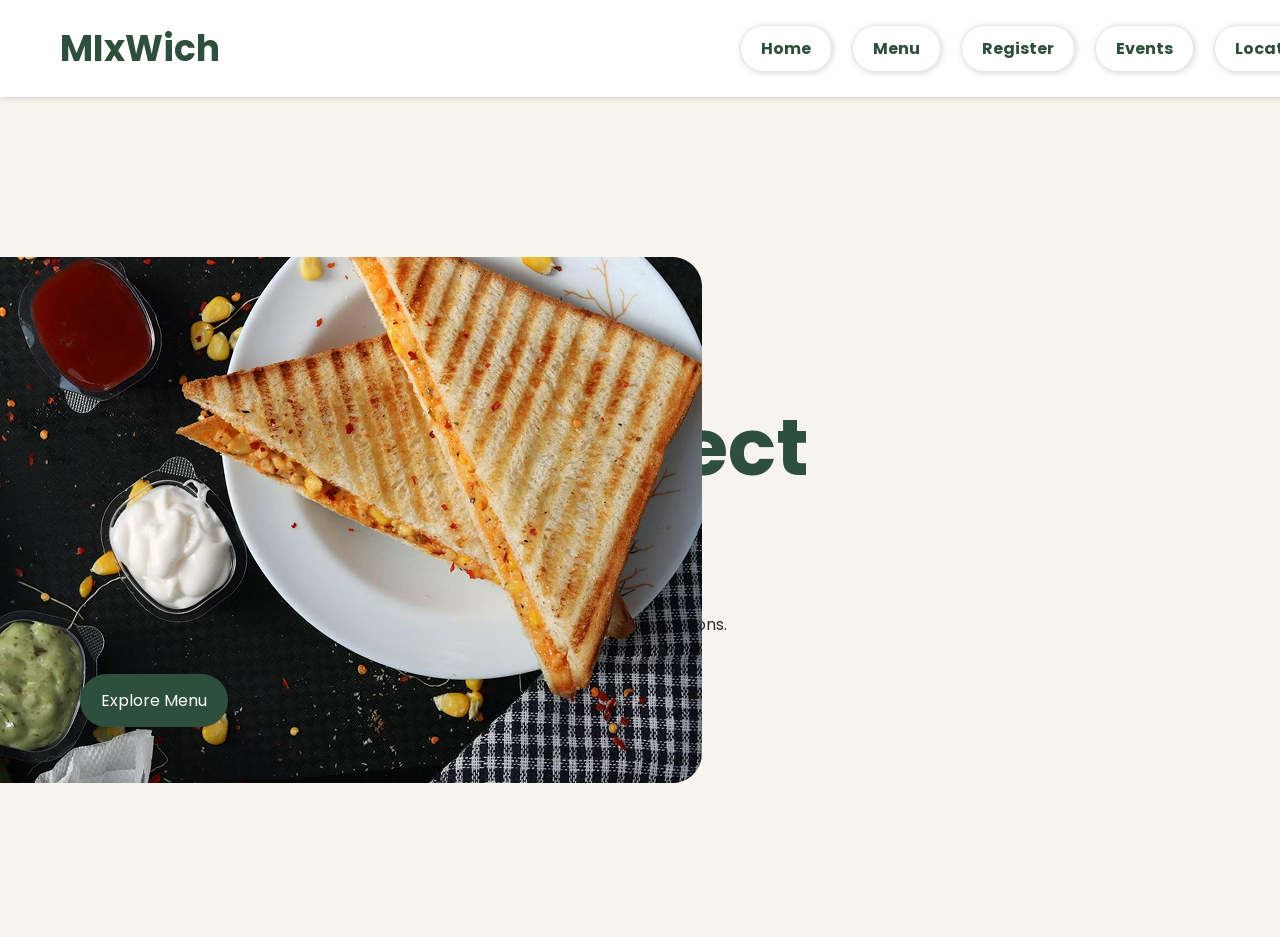
==== index.html @ 3aefe1ff "Rename from index1 to index" ====
<!DOCTYPE html>
<html lang="en">

<head>
    <meta charset="UTF-8">
    <meta name="viewport" content="width=device-width, initial-scale=1.0">
    <link rel="stylesheet" href="styles.css">
    <link rel="preconnect" href="https://fonts.googleapis.com">
    <link rel="preconnect" href="https://fonts.gstatic.com" crossorigin>
    <link
        href="https://fonts.googleapis.com/css2?family=Poppins:ital,wght@0,100;0,200;0,300;0,400;0,500;0,600;0,700;0,800;0,900;1,100;1,200;1,300;1,400;1,500;1,600;1,700;1,800;1,900&display=swap"
        rel="stylesheet">
    <title>MIxWich</title>
</head>

<body>
    <header>
        <h2>MIxWich</h2>
        <nav>
            <span>Home</span><span>Menu</span><span>Register</span><span>Events</span><span>Location</span>
        </nav>
    </header>

    <section id="page1">
        <div class="up-down-main-text">
            <p>Fresh • Premium • Customizable</p>
            <div class="main-page-text">
                <p>Build Your Perfect</p>
                <p>Sandwich</p>
            </div>
            <p>Fresh artisan bread, premium ingredients, and handcrafted flavor combinations.</p>
        </div>
        <div class="main-image">
            <img src="images/photo1.png" alt="">
        </div>
        <div class="main-button">
            <p>Explore Menu</p>
        </div>
    </section>

</body>

</html>
---- styles.css ----
*{
    margin: 0;
    padding: 0;
}

.poppins-bold {
  font-family: "Poppins", sans-serif;
  font-weight: 700;
  font-style: normal;
}

body{
    background-color: #F7F3ED;
    width: 1912px;
    margin: 0 auto;
}

header{
    background-color: white;
    display: flex;
    align-items: center;
    padding: 21px 60px;
    font-family: "Poppins";
    color: #2E4F3D;
    box-shadow: 1px 1px 6px rgba(0, 0, 0, 0.164);
}

nav{
    display: flex;
    gap: 20px;
    margin: 0 auto;
    font-size: 16px;
    font-weight: bold;
}

nav span{
    border: solid 1px #34584423;
    border-radius: 30px;
    padding: 10px 20px;
    box-shadow: 1px 1px 6px rgba(0, 0, 0, 0.164);
}

nav :active{
    background-color: #2E4F3D;
    color: white;
    box-shadow: 1px 1px 6px rgba(0, 0, 0, 0.164);
    cursor: pointer;
}

h2{
    font-size: 36px;
}

#page1{
    
}

.main-page-text{
    font-family: "Poppins";
    color: #2E4F3D;
    font-size: 80px;
    font-weight: bold;
    margin-top: -15px;
    margin-bottom: -15px;
    margin-left: -15px;
}

.up-down-main-text{
    font-size: 16px;
    font-family: "Poppins";
    margin-left: 95px;
    color: #2C2C2C;
    display: flex;
    position: relative;
    top: 280px;
    flex-direction: column;
}

.main-image{
    display: flex;
    justify-self: flex-end;
    position: relative;
    bottom: 100px;
    right: 90px;
}

.main-button{
    border: solid 1px #34584423;
    background-color: #2E4F3D;
    border-radius: 30px;
    padding: 13px 20px;
    box-shadow: 1px 1px 6px rgba(0, 0, 0, 0.164);
    color: white;
    display: inline-block;
    position: relative;
    bottom: 210px;
    left: 80px;
    font-family: "Poppins";
}
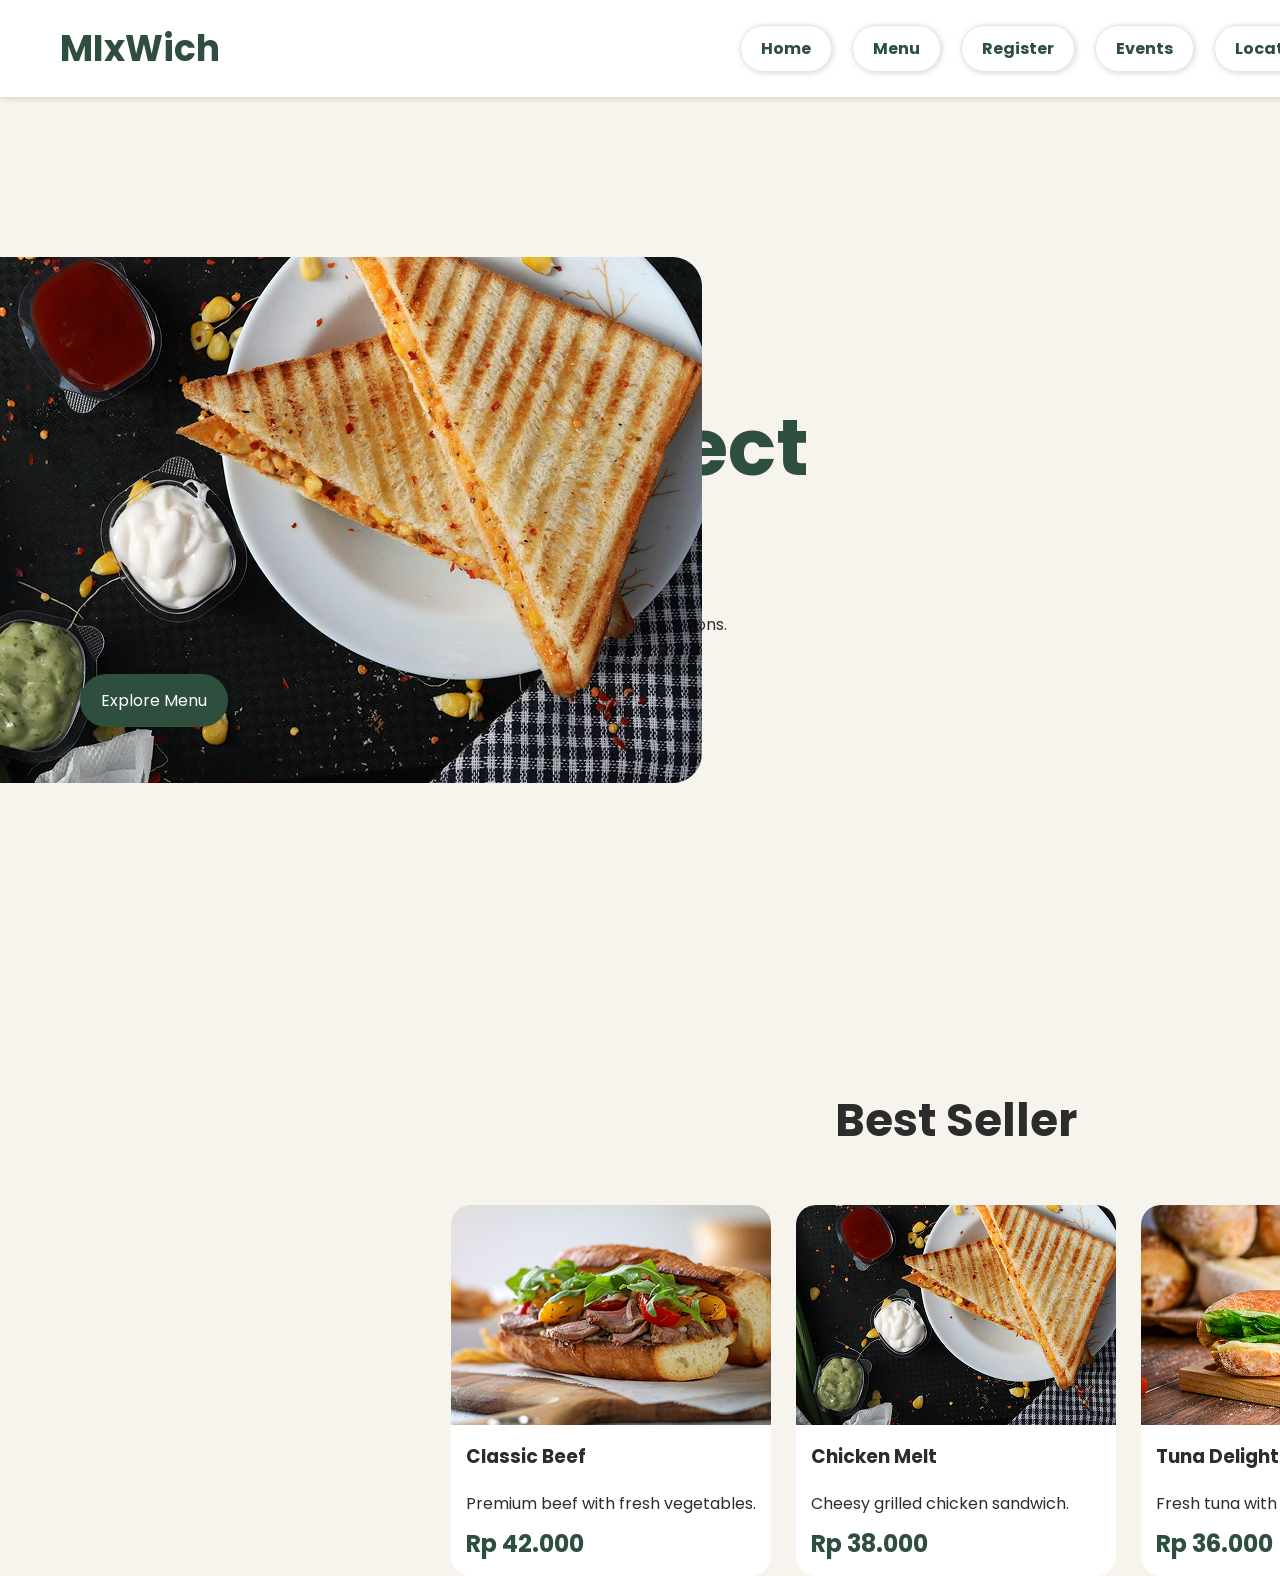
==== commit c3c4e94a: "Update_2" ====
--- a/index.html
+++ b/index.html
@@ -37,6 +37,37 @@
             <p>Explore Menu</p>
         </div>
     </section>
+    <section id="page2">
+        <div class="text2">
+            <p>Best Seller</p>
+        </div>
+        <div class="image-block">
+            <div class="image-card">
+                <img src="images/photo2.png" alt="">
+                <div class="text-in-block">
+                    <p class="header-block">Classic Beef</p>
+                    <p class="description-block">Premium beef with fresh vegetables.</p>
+                    <p class="cost-block">Rp 42.000</p>
+                </div>
+            </div>
+            <div class="image-card">
+                <img src="images/photo3.png" alt="">
+                <div class="text-in-block">
+                    <p class="header-block">Chicken Melt</p>
+                    <p class="description-block">Cheesy grilled chicken sandwich.</p>
+                    <p class="cost-block">Rp 38.000</p>
+                </div>
+            </div>
+            <div class="image-card">
+                <img src="images/photo4.png" alt="">
+                <div class="text-in-block">
+                    <p class="header-block">Tuna Delight</p>
+                    <p class="description-block">Fresh tuna with artisan bread.</p>
+                    <p class="cost-block">Rp 36.000</p>
+                </div>
+            </div>
+        </div>
+    </section>
 
 </body>
 
--- a/styles.css
+++ b/styles.css
@@ -13,6 +13,7 @@
     background-color: #F7F3ED;
     width: 1912px;
     margin: 0 auto;
+    font-family: "Poppins";
 }
 
 header{
@@ -20,7 +21,6 @@
     display: flex;
     align-items: center;
     padding: 21px 60px;
-    font-family: "Poppins";
     color: #2E4F3D;
     box-shadow: 1px 1px 6px rgba(0, 0, 0, 0.164);
 }
@@ -38,6 +38,7 @@
     border-radius: 30px;
     padding: 10px 20px;
     box-shadow: 1px 1px 6px rgba(0, 0, 0, 0.164);
+    cursor: pointer;
 }
 
 nav :active{
@@ -51,12 +52,7 @@
     font-size: 36px;
 }
 
-#page1{
-    
-}
-
 .main-page-text{
-    font-family: "Poppins";
     color: #2E4F3D;
     font-size: 80px;
     font-weight: bold;
@@ -67,7 +63,6 @@
 
 .up-down-main-text{
     font-size: 16px;
-    font-family: "Poppins";
     margin-left: 95px;
     color: #2C2C2C;
     display: flex;
@@ -95,5 +90,61 @@
     position: relative;
     bottom: 210px;
     left: 80px;
-    font-family: "Poppins";
+    cursor: pointer;
+}
+
+.main-button:active{
+    background-color: #F7F3ED;
+    color: #2E4F3D;
+    box-shadow: 1px 1px 6px rgba(0, 0, 0, 0.164);
+    cursor: pointer;
+}
+
+.text2{
+    font-weight: bold;
+    font-size: 45px;
+    display: flex;
+    justify-content: center;
+    color: #2C2C2C;
+    position: relative;
+    top: 150px;
+}
+
+.image-block{
+    display: flex;
+    justify-content: center;
+    position: relative;
+    top: 200px;
+    gap: 25px;
+}
+
+.image-card{
+    background-color: white;
+    border-radius: 20px;
+    overflow: hidden;
+}
+
+.text-in-block{
+    margin-left: 15px;
+}
+
+.header-block{
+    color: #2C2C2C;
+    font-size: 18.7px;
+    font-weight: bold;
+    margin-top: 10px;
+}
+
+.description-block{
+    color: #2C2C2C;
+    font-size: 16px;
+    margin-top: 20px;
+}
+
+.cost-block{
+    color: #2E4F3D;
+    font-size: 24px;
+    font-weight: bold;
+    margin-top: 10px;
+    padding-bottom: 15px;
 }
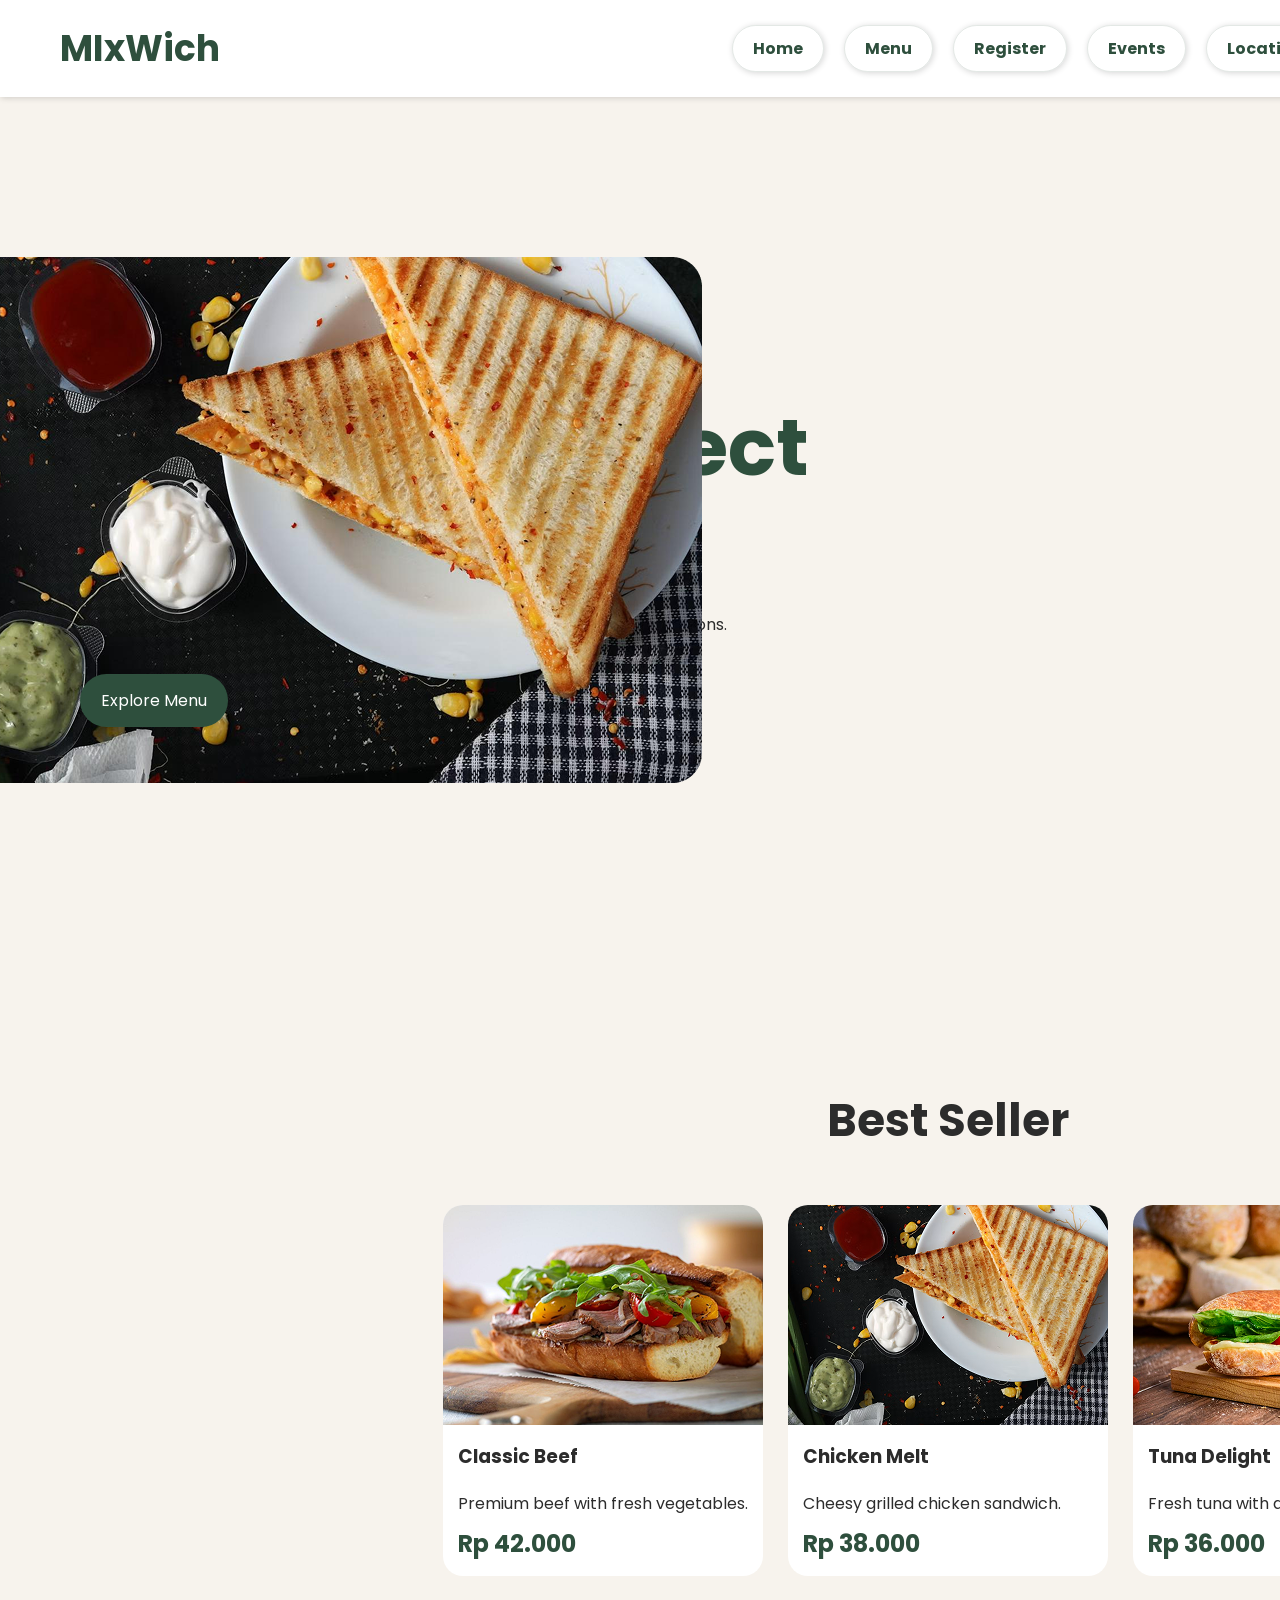
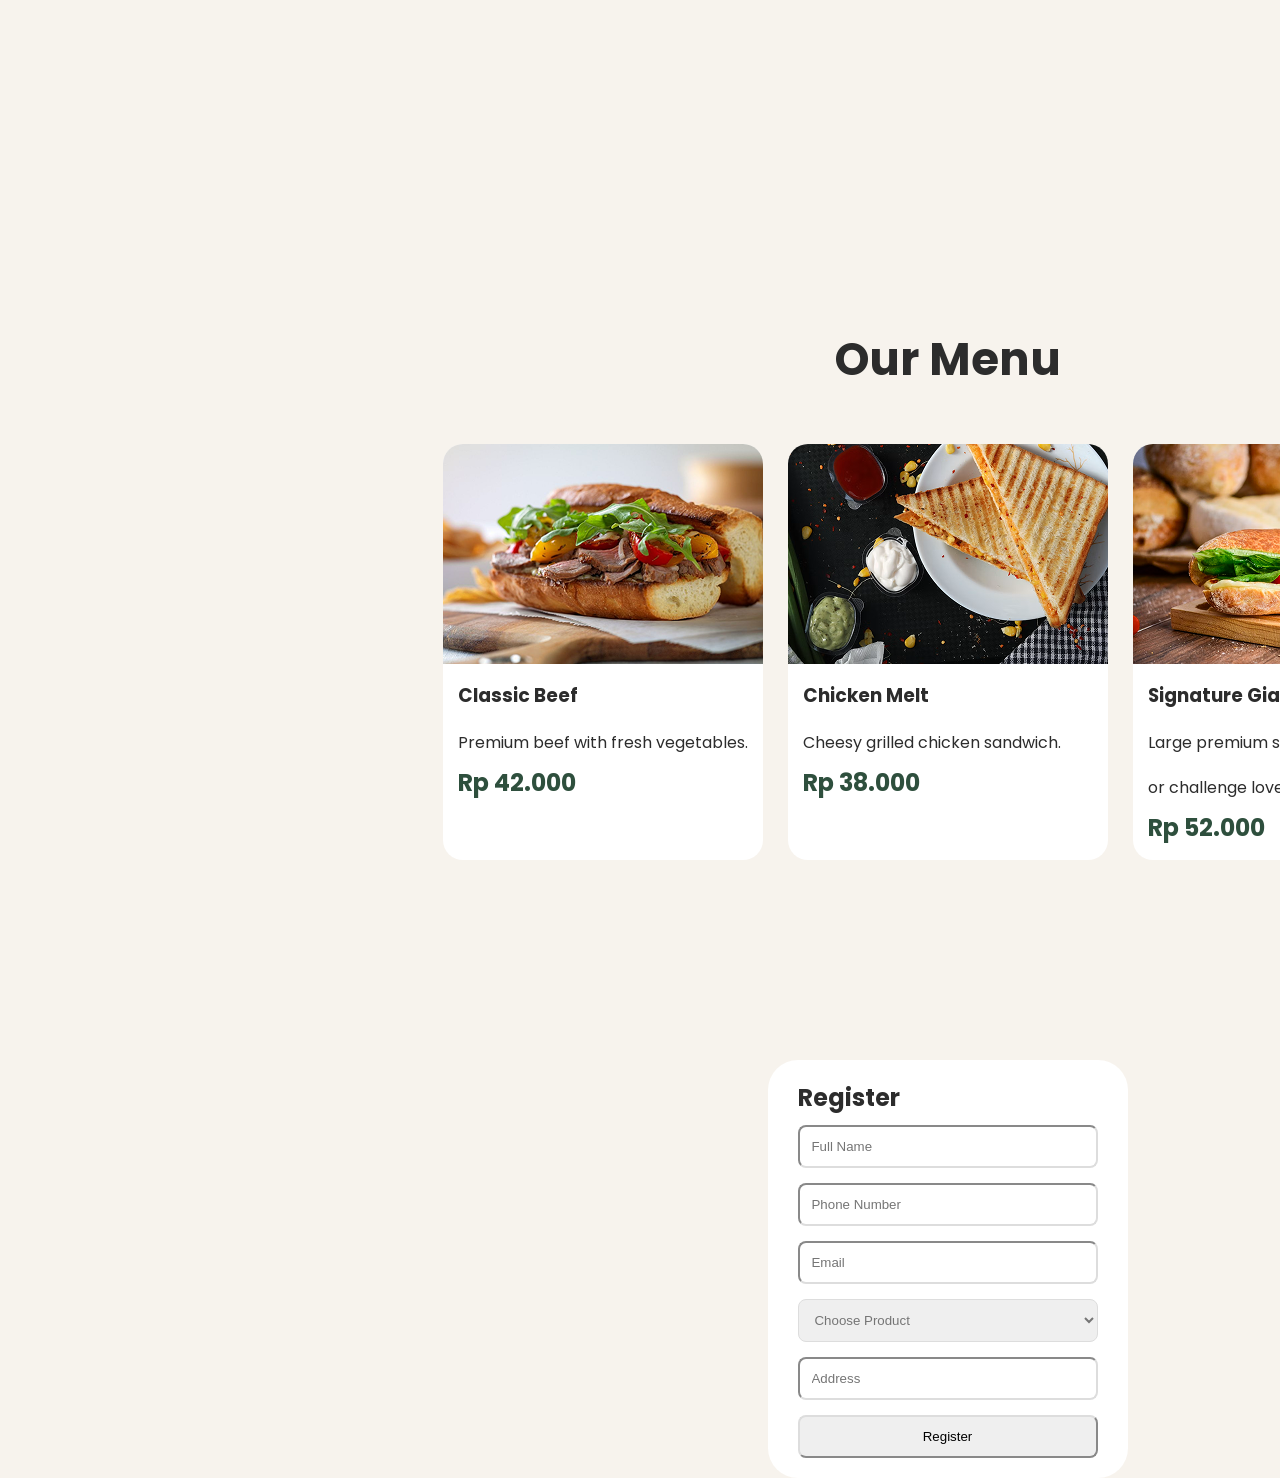
==== commit 3d081fbc: "Update_3" ====
--- a/index.html
+++ b/index.html
@@ -68,6 +68,57 @@
             </div>
         </div>
     </section>
+    <section id="page3">
+        <div class="text2">
+            <p>Our Menu</p>
+        </div>
+        <div class="image-block">
+            <div class="image-card">
+                <img src="images/photo2.png" alt="">
+                <div class="text-in-block">
+                    <p class="header-block">Classic Beef</p>
+                    <p class="description-block">Premium beef with fresh vegetables.</p>
+                    <p class="cost-block">Rp 42.000</p>
+                </div>
+            </div>
+            <div class="image-card">
+                <img src="images/photo3.png" alt="">
+                <div class="text-in-block">
+                    <p class="header-block">Chicken Melt</p>
+                    <p class="description-block">Cheesy grilled chicken sandwich.</p>
+                    <p class="cost-block">Rp 38.000</p>
+                </div>
+            </div>
+            <div class="image-card">
+                <img src="images/photo4.png" alt="">
+                <div class="text-in-block">
+                    <p class="header-block">Signature Giant Sandwich</p>
+                    <p class="description-block">Large premium sandwich for sharing</p>
+                    <p class="description-block">or challenge lovers.</p>
+                    <p class="cost-block">Rp 52.000</p>
+                </div>
+            </div>
+        </div>
+    </section>
+    <section id="page4">
+        <div class="register">
+            <p class="reg">Register</p>
+            <form>
+                <input type="text" placeholder="Full Name" required />
+                <input type="tel" placeholder="Phone Number" required />
+                <input type="email" placeholder="Email" required />
+                <select required>
+                    <option value="" disabled selected hidden>Choose Product</option>
+                    <option value="p1">Classic Beef</option>
+                    <option value="p2">Chicken Melt</option>
+                    <option value="p3">Signature Giant Sandwich</option>
+                    <option value="p4">Tuna Delight</option>
+                </select>
+                <input type="text" placeholder="Address" required>
+                <button type="submit">Register</button>
+            </form>
+        </div>
+    </section>
 
 </body>
 
--- a/styles.css
+++ b/styles.css
@@ -11,7 +11,7 @@
 
 body{
     background-color: #F7F3ED;
-    width: 1912px;
+    width: 1895px;
     margin: 0 auto;
     font-family: "Poppins";
 }
@@ -147,4 +147,49 @@
     font-weight: bold;
     margin-top: 10px;
     padding-bottom: 15px;
+}
+
+#page3{
+     margin-top: 400px;
+}
+
+#page4{
+    margin-top: 400px;
+    display: flex;
+    justify-content: center;
+}
+
+.reg{
+    font-size: 24px;
+    color: #2C2C2C;
+    font-weight: bold;
+    padding-bottom: 10px;
+}
+
+.register{
+    background-color: white;
+    padding: 20px 30px;
+    border-radius: 30px;
+}
+
+.register form{
+    display: flex;
+    flex-direction: column;
+    gap: 15px;
+    width: 300px;
+}
+
+.register button{
+    background-color: #EFEFEF;
+    color: black;
+}
+
+.register input, select, button{
+    width: 100%;
+    padding: 12px;
+    border-radius: 8px;
+    box-sizing: border-box;
+    font-size: 13.3px;
+    color: #757575;
+    border-color: #DDDDDD;
 }
